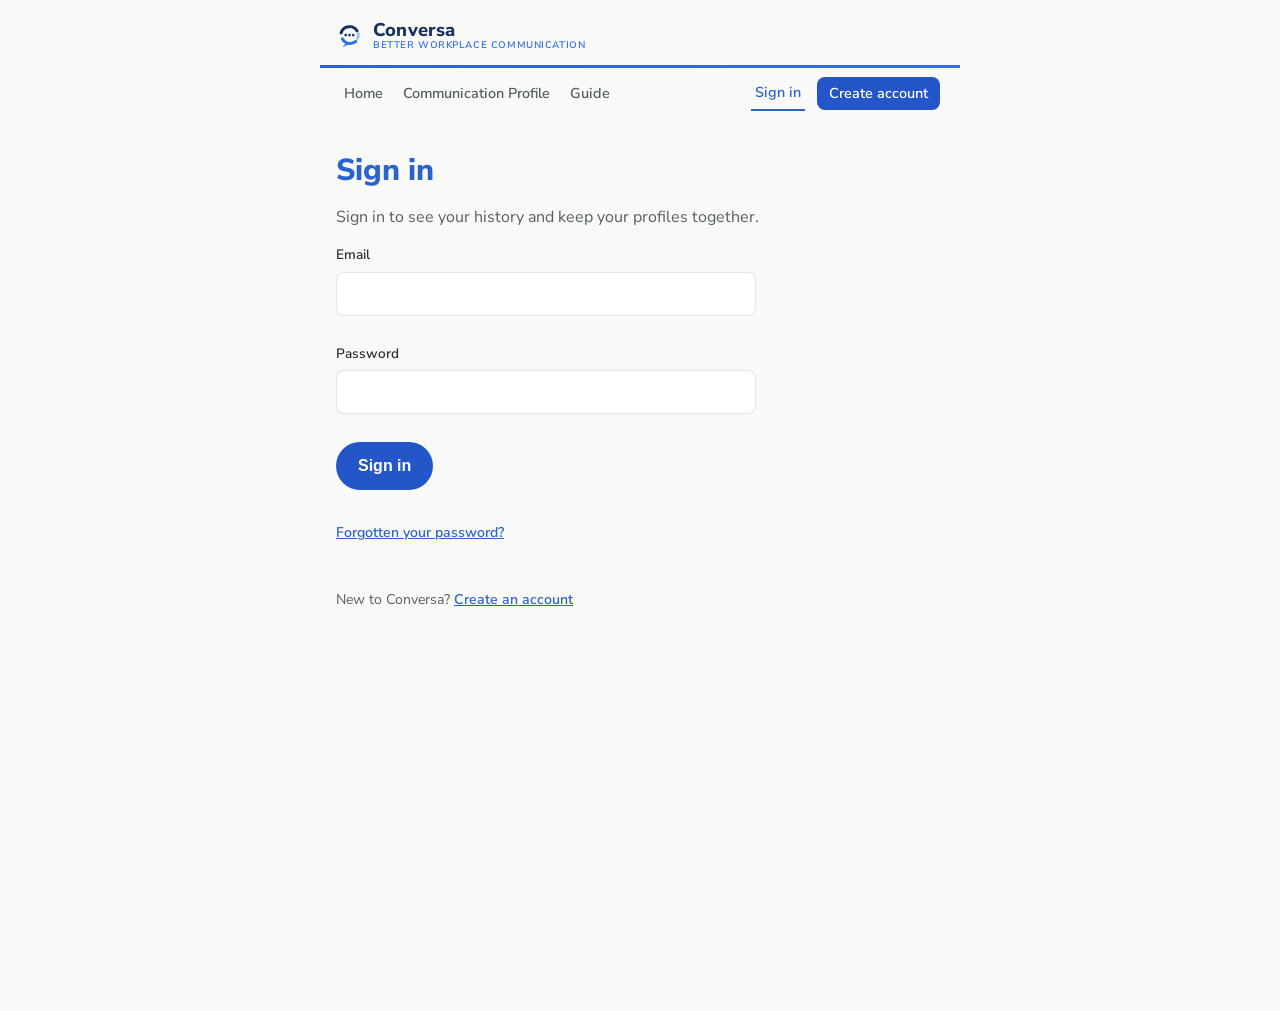
==== account.html @ 9aaae887 "Phase 2 (milestone 1): accounts, auth & organisations foundation Design-first Phase 2 build on a fea" ====
<!doctype html>
<html lang="en">
<head>
  <meta charset="utf-8" />
  <meta name="viewport" content="width=device-width, initial-scale=1, viewport-fit=cover" />
  <title>Conversa — your account</title>
  <link rel="icon" type="image/svg+xml" href="data:image/svg+xml,%3Csvg xmlns='http://www.w3.org/2000/svg' viewBox='0 0 64 64'%3E%3Cpath d='M12,26 A21,21 0 0 1 50,21' fill='none' stroke='%2317305e' stroke-width='7' stroke-linecap='round'/%3E%3Cpath d='M53,28 A21,21 0 0 1 51,39' fill='none' stroke='%23a9c6e8' stroke-width='7' stroke-linecap='round'/%3E%3Cpath d='M47,46 A21,21 0 0 1 15,40' fill='none' stroke='%232f6fe6' stroke-width='7' stroke-linecap='round'/%3E%3Cpath d='M24,50 L15,60 L31,52 Z' fill='%232f6fe6'/%3E%3Ccircle cx='23' cy='31' r='3.1' fill='%2317305e'/%3E%3Ccircle cx='32' cy='31' r='3.1' fill='%2317305e'/%3E%3Ccircle cx='41' cy='31' r='3.1' fill='%2317305e'/%3E%3C/svg%3E" />
  <meta name="robots" content="noindex, nofollow" />
  <link rel="preconnect" href="https://fonts.googleapis.com" />
  <link rel="preconnect" href="https://fonts.gstatic.com" crossorigin />
  <link
    href="https://fonts.googleapis.com/css2?family=Nunito+Sans:ital,wght@0,400;0,600;0,700;0,800;0,900;1,400&display=swap"
    rel="stylesheet"
  />
  <link rel="stylesheet" href="css/styles.css" />
</head>
<body>
  <header class="mvs-brand-header">
    <a href="index.html" class="mvs-brand-link" aria-label="Back to home">
      <svg class="mvs-brand-mark" viewBox="0 0 64 64" xmlns="http://www.w3.org/2000/svg" role="img" aria-label="Conversa logo">
        <path class="cv-arc cv-arc--navy" stroke-width="7" d="M12,26 A21,21 0 0 1 50,21" />
        <path class="cv-arc cv-arc--light" stroke-width="7" d="M53,28 A21,21 0 0 1 51,39" />
        <path class="cv-arc cv-arc--blue" stroke-width="7" d="M47,46 A21,21 0 0 1 15,40" />
        <path class="cv-tail" d="M24,50 L15,60 L31,52 Z" />
        <circle class="cv-dot" cx="23" cy="31" r="3.1" />
        <circle class="cv-dot" cx="32" cy="31" r="3.1" />
        <circle class="cv-dot" cx="41" cy="31" r="3.1" />
      </svg>
      <div class="mvs-brand-word"><strong>Conversa</strong><span>Better workplace communication</span></div>
    </a>
  </header>
  <div id="mvs-nav-slot"></div>
  <main id="app" class="mvs-app" aria-live="polite"></main>

  <script src="js/content.js"></script>
  <script src="js/supabaseClient.js"></script>
  <script src="js/auth.js"></script>
  <script src="js/nav.js"></script>
  <script src="js/account.js"></script>
</body>
</html>
---- css/styles.css ----
/* -------------------------------------------------------------------
   styles.css
   Mobile-first styles. CSS custom properties follow the role-based
   token approach from the dataviz palette (surface / ink / categorical
   slots), so light + dark mode only differ in the :root variable
   block below, never in component rules.
   ------------------------------------------------------------------- */

:root {
  --surface-page: #f9f9f7;
  --surface-card: #ffffff;
  --text-primary: #2a2f33; /* Primary text — neutral slate */
  --text-secondary: #555f66; /* Secondary text — neutral slate */
  --text-muted: #82898f;
  --border-hairline: rgba(42, 47, 51, 0.12);
  --gridline: #e2e8f0;

  --accent: #2456c9; /* Royal blue (from the Conversa logo) — solid buttons (good contrast w/ white text) */
  --accent-soft: #2a63cf; /* Blue — borders, links, progress fill */
  --accent-light: #bcd6ef; /* Light blue — subtle tints, hover backgrounds */
  --accent-deep: #17305e; /* Deep navy (logo) — bold brand panels (e.g. the home page hero band), always paired with light/white text */
  --accent-contrast: #ffffff;
  --brand-secondary: #2f6fe6; /* Vivid logo blue — taglines, header accent line, gradient */

  /* Conversa logo mark colours — theme-aware so the navy/blue/light-blue
     speech-bubble mark reads on both the light card and the dark card. */
  --mark-dark: #17305e; /* navy arc + dots */
  --mark-blue: #2f6fe6; /* royal-blue arc + chat tail */
  --mark-light: #a9c6e8; /* light-blue accent arc */

  /* Tool-tile icon colours — a neutral navy→blue ramp (deep → medium →
     bright) for the three solo/team/blind-spot tools, ranked darkest-first
     to match their order of prominence on the home page, plus a teal for
     the communication guide, which is deliberately styled apart from the
     other three. Fixed hex values rather than var(--accent-soft) etc. on
     purpose: those tokens shift slightly in dark mode for on-page
     text/link contrast, but these sit inside solid colour circles and
     should stay constant in both themes. */
  --tool-reflection: #17305e; /* Deep navy — the featured/primary tool */
  --tool-team: #2456c9; /* Corporate blue */
  --tool-blindspot: #2f6fe6; /* Bright blue */
  --tool-guide: #2c7a7b; /* Teal, for contrast with the white icon strokes and to set the guide apart */

  /* Chart series colours are a separate, deliberately validated system
     (contrast + colour-vision-deficiency checked for the Drive /
     Connection / Clarity charts) — kept independent of the brand accent
     colours above so the data encoding stays legible. Amber / purple /
     teal: a triad chosen so each pair differs in both hue and lightness
     (rather than relying on hue alone), which keeps them distinguishable
     under the common forms of colour-vision deficiency, and confirmed
     >=4.5:1 contrast against white (light values) and the app's dark
     surface (dark values) — see README.md for the checked figures. */
  --series-drive: #8a5300;
  --series-connection: #6b3fa0;
  --series-clarity: #0f7a6c;

  --radius-md: 12px;
  --radius-sm: 8px;
  --max-width: 640px;
}

@media (prefers-color-scheme: dark) {
  :root {
    --surface-page: #14181d;
    --surface-card: #1e242c;
    --text-primary: #ffffff;
    --text-secondary: #cbd3dc;
    --text-muted: #97a0aa;
    --border-hairline: rgba(255, 255, 255, 0.12);
    --gridline: #2a303a;

    --accent: #2f6fe6;
    --accent-soft: #7fb0e0;
    --accent-light: #3a5570;
    --accent-deep: #17305e;
    --accent-contrast: #ffffff;
    --brand-secondary: #63b3ed;

    /* Mark colours flip lighter on the dark card so the navy arc/dots
       don't disappear; hero override still forces pure white on navy. */
    --mark-dark: #dbe7f7;
    --mark-blue: #6aa6f0;
    --mark-light: #4a6b8a;

    --series-drive: #e3a640;
    --series-connection: #c4a3ec;
    --series-clarity: #4fd1c5;
  }
}

* {
  box-sizing: border-box;
}

html,
body {
  margin: 0;
  padding: 0;
}

body {
  font-family: "Nunito Sans", system-ui, -apple-system, "Segoe UI", Calibri, sans-serif;
  background: var(--surface-page);
  color: var(--text-primary);
  line-height: 1.5;
  -webkit-font-smoothing: antialiased;
}

.mvs-app {
  max-width: var(--max-width);
  margin: 0 auto;
  padding: 20px 16px 48px;
  min-height: 100vh;
}

/* Brand header (logo + wordmark) ------------------------------------------- */

.mvs-brand-header {
  max-width: var(--max-width);
  margin: 0 auto;
  padding: 20px 16px 14px;
  border-bottom: 3px solid;
  border-image: linear-gradient(90deg, var(--accent-soft), var(--brand-secondary)) 1;
}

/* The logo + wordmark are a link back to the home page on every screen
   except the home page itself — reproduces the same flex layout the
   header used to apply directly, now on the link that wraps it. */
.mvs-brand-link {
  display: flex;
  align-items: center;
  gap: 10px;
  text-decoration: none;
  color: inherit;
  width: fit-content;
  transition: opacity 0.15s ease;
}

.mvs-brand-link:hover,
.mvs-brand-link:focus-visible {
  opacity: 0.72;
}

.mvs-brand-header .mvs-brand-mark {
  width: 27px;
  height: auto;
  flex-shrink: 0;
}

/* The Conversa logo mark: a two-tone speech-bubble ring (a navy arc over
   the top, a light-blue accent arc on the right, and a royal-blue arc
   sweeping the bottom into a chat tail) around three dots. Colours come
   from the theme-aware --mark-* tokens so the mark stays legible in both
   light and dark mode; the arcs and dots use `currentColor`-free tokens
   rather than page text colour so they always read as the brand. */
.cv-arc {
  fill: none;
  stroke-linecap: round;
}
.cv-arc--navy {
  stroke: var(--mark-dark);
}
.cv-arc--blue {
  stroke: var(--mark-blue);
}
.cv-arc--light {
  stroke: var(--mark-light);
}
.cv-tail {
  fill: var(--mark-blue);
}
.cv-dot {
  fill: var(--mark-dark);
}

/* On the home page's dark hero band the mark is always white, regardless
   of the app's light/dark theme — the same "fixed tone on a fixed-colour
   surface" approach already used for the hero band's other text, since
   that panel never itself changes colour between themes. */
.mvs-hero-logo .cv-arc {
  stroke: #ffffff;
}
.mvs-hero-logo .cv-tail,
.mvs-hero-logo .cv-dot {
  fill: #ffffff;
}

.mvs-brand-header .mvs-brand-word {
  display: flex;
  flex-direction: column;
  line-height: 1.1;
}

.mvs-brand-header .mvs-brand-word strong {
  font-size: 1.15rem;
  font-weight: 800;
  color: var(--mark-dark);
  letter-spacing: 0.01em;
}

.mvs-brand-header .mvs-brand-word span {
  font-size: 0.6rem;
  font-weight: 600;
  text-transform: uppercase;
  letter-spacing: 0.06em;
  color: var(--brand-secondary);
}

/* Home hero band ------------------------------------------------------
   A bold deep-navy panel with a lighter blue rounded-corner shape
   overlapping it, white logo lockup on top. Used only on the home page —
   the "cover" of this little app — while every working screen inside
   keeps a plain, functional header for readability and print. ---------- */

.mvs-hero-band {
  position: relative;
  overflow: hidden;
  background: var(--accent-deep);
  border-radius: 0 0 28px 28px;
  padding: 24px 16px 32px;
}

.mvs-hero-shape {
  position: absolute;
  top: -30%;
  right: -18%;
  width: 65%;
  height: 160%;
  background: var(--accent-light);
  opacity: 0.5;
  border-radius: 140px 0 0 0;
  pointer-events: none;
}

.mvs-hero-content {
  position: relative;
  max-width: var(--max-width);
  margin: 0 auto;
}

.mvs-hero-logo {
  width: 66px;
  height: auto;
  display: block;
  margin-bottom: 10px;
}

.mvs-hero-word {
  display: flex;
  flex-direction: column;
  line-height: 1.1;
  margin-bottom: 18px;
}

.mvs-hero-word strong {
  font-size: 1.15rem;
  font-weight: 800;
  color: #ffffff;
  letter-spacing: 0.01em;
}

.mvs-hero-word span {
  font-size: 0.6rem;
  font-weight: 600;
  text-transform: uppercase;
  letter-spacing: 0.06em;
  /* Fixed light blue — the hero band is always the dark navy panel in
     both themes, so this tagline needs a light tone to stay legible on it
     (the on-white/on-card --brand-secondary tone would be too dark here). */
  color: #90cdf4;
}

.mvs-hero-eyebrow {
  text-transform: uppercase;
  letter-spacing: 0.08em;
  font-size: 0.72rem;
  font-weight: 700;
  color: rgba(255, 255, 255, 0.75);
  margin: 0 0 6px 0;
}

.mvs-hero-title {
  color: #ffffff;
  font-size: 1.7rem;
  font-weight: 800;
  margin: 0 0 10px 0;
}

.mvs-hero-lead {
  color: rgba(255, 255, 255, 0.9);
  font-size: 1rem;
  margin: 0;
  max-width: 46ch;
}

/* Admin entry point — a small, deliberately low-key pill in the top
   corner of the hero band, not a main tile. It's still only a soft
   deterrent (see CONTENT.admin's notes in content.js), so this is about
   tidy placement, not implying real access control. */
.mvs-hero-admin-link {
  position: absolute;
  top: 14px;
  right: 14px;
  z-index: 2;
  display: inline-flex;
  align-items: center;
  gap: 5px;
  padding: 5px 12px 5px 10px;
  border-radius: 999px;
  background: rgba(255, 255, 255, 0.14);
  border: 1px solid rgba(255, 255, 255, 0.4);
  color: #ffffff;
  font-size: 0.72rem;
  font-weight: 700;
  letter-spacing: 0.01em;
  text-decoration: none;
  transition: background 0.15s ease, border-color 0.15s ease;
}

.mvs-hero-admin-link:hover {
  background: rgba(255, 255, 255, 0.26);
  border-color: rgba(255, 255, 255, 0.6);
}

.mvs-screen {
  display: flex;
  flex-direction: column;
  gap: 16px;
  animation: mvs-fade-in 0.2s ease-out;
}

@keyframes mvs-fade-in {
  from {
    opacity: 0;
    transform: translateY(4px);
  }
  to {
    opacity: 1;
    transform: translateY(0);
  }
}

h1 {
  font-size: 1.5rem;
  line-height: 1.25;
  margin: 0;
  color: var(--accent-soft);
  font-weight: 800;
}

h2 {
  font-size: 1.1rem;
  margin: 0;
}

.mvs-eyebrow {
  text-transform: uppercase;
  letter-spacing: 0.08em;
  font-size: 0.72rem;
  font-weight: 600;
  color: var(--text-muted);
  margin: 0;
}

.mvs-lead {
  color: var(--text-secondary);
  margin: 0;
  font-size: 1rem;
}

.mvs-meta-line {
  color: var(--text-muted);
  font-size: 0.85rem;
  margin: 0;
}

/* Any inline text link inside ordinary copy (e.g. "Looking for the team
   overlay or blind-spot exercise instead?") should read as part of this
   app's own brand palette, not the browser's default link colours, which
   clash against the app's blue theme everywhere else on the page. */
.mvs-meta-line a {
  color: var(--accent-soft);
  font-weight: 700;
}

.mvs-meta-line a:visited {
  color: var(--accent-soft);
}

.mvs-callout {
  background: var(--surface-card);
  border: 1px solid var(--border-hairline);
  border-left: 4px solid var(--accent-soft);
  border-radius: var(--radius-sm);
  padding: 14px 16px;
}

.mvs-callout p {
  margin: 0;
  color: var(--text-secondary);
  font-size: 0.9rem;
}

/* Quick-reference tags (overuse arrows, comms focus/avoid) ----------- */

.mvs-arrow-row {
  display: flex;
  flex-wrap: wrap;
  gap: 8px;
}

.mvs-arrow-tag {
  display: inline-block;
  background: var(--surface-card);
  border: 1px solid var(--border-hairline);
  border-radius: 999px;
  padding: 6px 14px;
  font-size: 0.85rem;
  color: var(--text-secondary);
}

.mvs-arrow-tag strong {
  color: var(--text-primary);
}

.mvs-quick-reference {
  background: var(--surface-card);
  border: 1px solid var(--border-hairline);
  border-left: 4px solid var(--brand-secondary);
  border-radius: var(--radius-sm);
  padding: 14px 16px;
}

.mvs-quick-reference p {
  margin: 0 0 6px 0;
  color: var(--text-secondary);
  font-size: 0.9rem;
}

.mvs-quick-reference p:last-child {
  margin-bottom: 0;
}

/* Team takeaways (team overlay auto-generated observations) --------- */

.mvs-analysis-list li {
  color: var(--text-secondary);
}

/* Horizontal-scroll wrapper for wide tables (submissions table on both
   admin.html and the team overlay's roster) — lets the table itself stay
   readable-width instead of squeezing to fit a narrow screen. */
.mvs-matrix-scroll {
  overflow-x: auto;
}

/* Submissions / roster table (admin "all submissions" and the team
   overlay's "who's in the room" roster share this one style) --------- */

.mvs-submissions-table {
  width: 100%;
  min-width: 640px;
  border-collapse: collapse;
}

.mvs-submissions-table th,
.mvs-submissions-table td {
  border: 1px solid var(--border-hairline);
  padding: 8px 10px;
  text-align: left;
  font-size: 0.85rem;
}

.mvs-submissions-table th {
  background: var(--surface-card);
  color: var(--text-primary);
  font-size: 0.78rem;
}

.mvs-submissions-table tbody tr:nth-child(even) {
  background: var(--surface-card);
}

/* "Working with different results" guide (solo results page) -------- */

.mvs-wwd-grid {
  display: grid;
  grid-template-columns: 1fr;
  gap: 12px;
}

@media (min-width: 560px) {
  .mvs-wwd-grid {
    grid-template-columns: 1fr 1fr;
  }
}

.mvs-wwd-card {
  background: var(--surface-card);
  border: 1px solid var(--border-hairline);
  border-radius: var(--radius-md);
  padding: 14px 16px;
}

.mvs-wwd-swatch {
  width: 100%;
  height: 5px;
  border-radius: 999px;
  margin-bottom: 10px;
}

.mvs-wwd-swatch--drive {
  background: var(--series-drive);
}
.mvs-wwd-swatch--connection {
  background: var(--series-connection);
}
.mvs-wwd-swatch--clarity {
  background: var(--series-clarity);
}
.mvs-wwd-swatch--drive_connection {
  background: linear-gradient(90deg, var(--series-drive), var(--series-connection));
}
.mvs-wwd-swatch--drive_clarity {
  background: linear-gradient(90deg, var(--series-drive), var(--series-clarity));
}
.mvs-wwd-swatch--connection_clarity {
  background: linear-gradient(90deg, var(--series-connection), var(--series-clarity));
}
.mvs-wwd-swatch--balanced {
  background: linear-gradient(90deg, var(--series-drive), var(--series-connection), var(--series-clarity));
}

.mvs-wwd-card h3 {
  margin: 0 0 4px 0;
  font-size: 0.98rem;
}

.mvs-wwd-tagline {
  margin: 0 0 8px 0;
  font-size: 0.85rem;
  font-style: italic;
  color: var(--text-muted);
}

.mvs-wwd-card .mvs-list {
  margin: 0;
  font-size: 0.87rem;
}

/* Communication guide ("Working with other colours") ---------------- */

.mvs-method-block {
  background: var(--surface-card);
  border: 1px solid var(--border-hairline);
  border-radius: var(--radius-md);
  padding: 16px;
  margin-bottom: 14px;
}

.mvs-method-block:last-child {
  margin-bottom: 0;
}

.mvs-method-block h3 {
  margin: 0 0 4px 0;
  font-size: 1rem;
  color: var(--accent-soft);
}

.mvs-type-grid {
  display: flex;
  flex-direction: column;
  gap: 8px;
  margin-top: 10px;
}

@media (min-width: 560px) {
  .mvs-type-grid {
    display: grid;
    grid-template-columns: 1fr 1fr;
  }
}

.mvs-type-btn {
  display: flex;
  flex-direction: column;
  align-items: flex-start;
  gap: 4px;
  text-align: left;
  background: var(--surface-page);
  border: 1px solid var(--border-hairline);
  border-radius: var(--radius-sm);
  padding: 10px 12px;
  font-family: inherit;
  cursor: pointer;
  transition: border-color 0.15s ease;
}

.mvs-type-btn:hover {
  border-color: var(--accent-soft);
}

.mvs-type-btn .mvs-wwd-swatch {
  width: 100%;
}

.mvs-type-btn-label {
  font-weight: 700;
  font-size: 0.92rem;
  color: var(--text-primary);
}

.mvs-type-btn-tagline {
  font-size: 0.8rem;
  color: var(--text-secondary);
}

.mvs-commguide-field-label {
  margin: 10px 0 2px 0;
  font-size: 0.7rem;
  font-weight: 700;
  text-transform: uppercase;
  letter-spacing: 0.04em;
  color: var(--text-muted);
}

.mvs-commguide-card .mvs-commguide-field-label:first-of-type {
  margin-top: 4px;
}

.mvs-commguide-text {
  margin: 0;
  font-size: 0.87rem;
  color: var(--text-secondary);
}

.mvs-commguide-reminder {
  margin: 12px 0 0 0;
  padding-top: 10px;
  border-top: 1px dashed var(--border-hairline);
  font-size: 0.87rem;
  font-style: italic;
  color: var(--text-primary);
}

/* Buttons ----------------------------------------------------------- */

.mvs-btn {
  appearance: none;
  border: none;
  border-radius: 999px;
  padding: 14px 22px;
  font-size: 1rem;
  font-weight: 600;
  cursor: pointer;
  min-height: 48px;
  transition: opacity 0.15s ease, transform 0.05s ease;
}

.mvs-btn:active {
  transform: scale(0.98);
}

.mvs-btn:disabled {
  opacity: 0.45;
  cursor: not-allowed;
}

.mvs-btn--primary {
  background: var(--accent);
  color: var(--accent-contrast);
}

.mvs-btn--primary:hover:not(:disabled) {
  opacity: 0.92;
}

.mvs-btn--ghost {
  background: transparent;
  color: var(--text-primary);
  border: 1px solid var(--border-hairline);
}

.mvs-btn--small {
  padding: 6px 14px;
  min-height: 32px;
  font-size: 0.85rem;
}

.mvs-btn--danger {
  color: #b3261e;
  border-color: #b3261e;
}

.mvs-btn-row {
  display: flex;
  flex-direction: column;
  gap: 10px;
}

@media (min-width: 480px) {
  .mvs-btn-row {
    flex-direction: row;
  }
  .mvs-btn-row .mvs-btn {
    flex: 1;
  }
}

/* Forms / checkboxes -------------------------------------------------- */

.mvs-checkbox-row {
  display: flex;
  align-items: flex-start;
  gap: 10px;
  font-size: 0.9rem;
  color: var(--text-secondary);
  cursor: pointer;
}

.mvs-checkbox-row input[type="checkbox"] {
  margin-top: 3px;
  width: 18px;
  height: 18px;
  flex-shrink: 0;
  accent-color: var(--accent);
}

.mvs-field-label {
  display: block;
  font-size: 0.85rem;
  font-weight: 600;
  margin-bottom: 6px;
}

.mvs-text-input {
  width: 100%;
  padding: 12px 14px;
  font-size: 1rem;
  border-radius: var(--radius-sm);
  border: 1px solid var(--border-hairline);
  background: var(--surface-card);
  color: var(--text-primary);
  margin-bottom: 14px;
}

.mvs-text-input:focus-visible {
  outline: 2px solid var(--accent);
  outline-offset: 1px;
}

.mvs-note {
  font-size: 0.85rem;
  color: var(--text-secondary);
}

#mvs-name-form {
  display: flex;
  flex-direction: column;
  gap: 12px;
}

/* Lists --------------------------------------------------------------- */

.mvs-list {
  margin: 0;
  padding-left: 20px;
  color: var(--text-secondary);
  display: flex;
  flex-direction: column;
  gap: 8px;
}

.mvs-list li {
  font-size: 0.95rem;
}

/* Progress bar ---------------------------------------------------------- */

.mvs-progress-wrap {
  display: flex;
  flex-direction: column;
  gap: 6px;
}

.mvs-progress-track {
  height: 6px;
  background: var(--gridline);
  border-radius: 999px;
  overflow: hidden;
}

.mvs-progress-fill {
  height: 100%;
  background: var(--accent-soft);
  border-radius: 999px;
  transition: width 0.25s ease;
}

.mvs-progress-label {
  margin: 0;
  font-size: 0.8rem;
  color: var(--text-muted);
}

/* Question options ------------------------------------------------------ */

.mvs-question-prompt {
  font-size: 1.15rem;
  line-height: 1.35;
}

.mvs-options {
  display: flex;
  flex-direction: column;
  gap: 10px;
}

.mvs-option-btn {
  display: flex;
  align-items: flex-start;
  gap: 12px;
  text-align: left;
  width: 100%;
  padding: 14px;
  border-radius: var(--radius-md);
  border: 1px solid var(--border-hairline);
  background: var(--surface-card);
  color: var(--text-primary);
  font-size: 0.98rem;
  cursor: pointer;
  min-height: 56px;
  transition: border-color 0.15s ease, background 0.15s ease;
}

.mvs-option-btn:hover {
  border-color: var(--accent-soft);
}

.mvs-option-btn:active {
  background: var(--gridline);
}

.mvs-option-letter {
  flex-shrink: 0;
  width: 26px;
  height: 26px;
  border-radius: 50%;
  border: 1px solid var(--border-hairline);
  display: flex;
  align-items: center;
  justify-content: center;
  font-size: 0.8rem;
  font-weight: 700;
  color: var(--text-muted);
}

.mvs-option-text {
  padding-top: 3px;
}

/* Pressure Profile: ranked-choice options -------------------------------- */

@keyframes mvsFadeInUp {
  from {
    opacity: 0;
    transform: translateY(6px);
  }
  to {
    opacity: 1;
    transform: translateY(0);
  }
}

@keyframes mvsBadgePop {
  from {
    opacity: 0;
    transform: scale(0.8);
  }
  to {
    opacity: 1;
    transform: scale(1);
  }
}

/* Whole question card fades/slides in on every question change — the
   same DOM gets fully rebuilt each time (no framework diffing here), so
   without this the switch between questions reads as an abrupt "jump"
   rather than a step forward. */
.mvs-screen--pressure-question {
  animation: mvsFadeInUp 0.25s ease both;
}

.mvs-pressure-options {
  display: flex;
  flex-direction: column;
  gap: 10px;
}

.mvs-pressure-option-btn {
  display: flex;
  flex-direction: column;
  align-items: flex-start;
  text-align: left;
  width: 100%;
  padding: 14px;
  border-radius: var(--radius-md);
  border: 1px solid var(--border-hairline);
  background: var(--surface-card);
  color: var(--text-primary);
  font-size: 0.98rem;
  cursor: pointer;
  min-height: 56px;
  transition: border-color 0.2s ease, background 0.2s ease, opacity 0.2s ease;
}

.mvs-pressure-option-btn:hover:not(:disabled) {
  border-color: var(--accent-soft);
}

.mvs-pressure-option-btn:disabled {
  cursor: default;
}

.mvs-pressure-option-btn--ranked {
  border-color: var(--accent);
  background: var(--surface-card);
  opacity: 0.85;
}

/* Always present, whether or not this option is currently ranked, at a
   fixed height -- so dropping a badge into it never changes the button's
   own height (which used to shove every button below it down the page
   the instant you tapped one). See applyRankState() in pressure.js. */
.mvs-pressure-rank-badge-slot {
  display: flex;
  align-items: center;
  min-height: 24px;
  margin-bottom: 2px;
}

.mvs-pressure-rank-badge {
  flex-shrink: 0;
  padding: 3px 10px;
  border-radius: 999px;
  background: var(--accent);
  color: var(--accent-contrast);
  font-size: 0.72rem;
  font-weight: 700;
  white-space: nowrap;
  animation: mvsBadgePop 0.2s ease both;
}

/* The third response completes itself once the other two are ranked —
   a small delay before it pops in (rather than appearing in the exact
   same instant as the 2nd tap) reads as "the system just filled this
   in" rather than an unexplained double-change happening at once. */
.mvs-pressure-rank-badge--auto {
  animation-delay: 0.15s;
}

.mvs-pressure-offer {
  background: var(--surface-card);
  border: 1px solid var(--border-hairline);
  border-left: 4px solid var(--accent);
  border-radius: var(--radius-md);
  padding: 18px 16px;
  margin: 20px 0;
}

.mvs-pressure-offer-eyebrow {
  margin: 0 0 4px;
  font-size: 0.72rem;
  font-weight: 700;
  text-transform: uppercase;
  letter-spacing: 0.06em;
  color: var(--accent);
}

.mvs-pressure-offer-skip {
  color: var(--text-muted);
}

/* Results ---------------------------------------------------------------- */

.mvs-result-summary-grid {
  display: grid;
  grid-template-columns: 1fr 1fr;
  gap: 10px;
}

.mvs-result-summary-card {
  background: var(--surface-card);
  border: 1px solid var(--border-hairline);
  border-radius: var(--radius-md);
  padding: 12px 14px;
}

.mvs-result-summary-card--wide {
  grid-column: 1 / -1;
}

.mvs-summary-label {
  margin: 0 0 4px;
  font-size: 0.72rem;
  text-transform: uppercase;
  letter-spacing: 0.06em;
  color: var(--text-muted);
}

.mvs-summary-value {
  margin: 0;
  font-size: 1.05rem;
  font-weight: 700;
}

/* Admin usage summary ------------------------------------------------------ */

.mvs-usage-tiles {
  grid-template-columns: repeat(auto-fit, minmax(120px, 1fr));
}

.mvs-usage-tiles .mvs-summary-value {
  font-size: 1.6rem;
  color: var(--accent-soft);
}

.mvs-usage-charts {
  display: grid;
  grid-template-columns: 1fr;
  gap: 18px;
  margin-top: 16px;
}

@media (min-width: 560px) {
  .mvs-usage-charts {
    grid-template-columns: 1fr 1fr;
  }
}

.mvs-usage-chart-title {
  margin: 0 0 10px;
  font-size: 0.9rem;
  font-weight: 700;
}

.mvs-usage-bar-row {
  display: flex;
  align-items: center;
  gap: 10px;
  margin: 5px 0;
}

.mvs-usage-bar-label {
  flex: 0 0 76px;
  font-size: 0.78rem;
  color: var(--text-secondary);
  text-align: right;
}

.mvs-usage-bar-track {
  flex: 1 1 auto;
  height: 14px;
  background: var(--gridline);
  border-radius: 7px;
  overflow: hidden;
}

.mvs-usage-bar-fill {
  display: block;
  height: 100%;
  min-width: 2px;
  border-radius: 7px;
}

.mvs-usage-bar-count {
  flex: 0 0 30px;
  font-size: 0.8rem;
  font-weight: 700;
  text-align: right;
}

.mvs-section {
  border-top: 1px solid var(--gridline);
  padding-top: 16px;
}

.mvs-section-title {
  margin-bottom: 10px;
}

/* Smaller heading for a sub-part of a section (e.g. "How the group
   breaks down" / "Who's in the room" within the team overlay's
   takeaways) — a step down from .mvs-section-title, not a new top-level
   section of its own. */
.mvs-subheading {
  font-size: 0.92rem;
  font-weight: 700;
  color: var(--text-primary);
  margin: 18px 0 8px;
}

.mvs-interpretation {
  font-size: 1rem;
  color: var(--text-primary);
  margin: 0;
}

.mvs-footer-note {
  font-size: 0.8rem;
  color: var(--text-muted);
  font-style: italic;
}

.mvs-btn-row--results {
  margin-top: 4px;
}

/* Chart ------------------------------------------------------------------- */

.mvs-triangle-wrap {
  display: flex;
  justify-content: center;
  margin-bottom: 18px;
}

.mvs-triangle {
  width: 100%;
  max-width: 320px;
  height: auto;
}

/* The triangle's fill now comes from the colour wash drawn in chart.js
   (drawTriangleColorWash) — this is stroke-only, an outer border for
   the wash rather than its background. */
.mvs-triangle-outline {
  fill: none;
  stroke: rgba(20, 16, 24, 0.35);
  stroke-width: 1.5;
}

/* Fixed, theme-independent tones (not var(--gridline)/var(--text-muted))
   because these sit on top of the colour wash, which is itself always
   light regardless of the app's light/dark theme — see the comment on
   drawTriangleColorWash in chart.js. */
.mvs-triangle-guide {
  fill: none;
  stroke: rgba(255, 255, 255, 0.65);
  stroke-width: 1;
  stroke-dasharray: 3 3;
}

.mvs-triangle-vertex-label {
  font-size: 11px;
  font-weight: 700;
  fill: var(--text-primary);
}

.mvs-triangle-connector {
  stroke: rgba(20, 16, 24, 0.45);
  stroke-width: 1;
  stroke-dasharray: 2 3;
  opacity: 0.8;
}

.mvs-triangle-marker-ring {
  fill: #ffffff;
  stroke: var(--accent);
  stroke-width: 2.5;
}

/* Horizontal score bars — the primary single-person results chart.
   One bar per dimension (not a single stacked 100% bar), each showing
   its own percentage independently, so all three scores are directly
   comparable at a glance without needing a triangle/geometric layout. */
.mvs-scorebars {
  display: flex;
  flex-direction: column;
  gap: 14px;
  margin-bottom: 18px;
}

.mvs-scorebar-row {
  display: flex;
  align-items: center;
  gap: 10px;
}

.mvs-scorebar-label {
  flex: 0 0 108px;
  font-size: 0.88rem;
  font-weight: 700;
  color: var(--text-primary);
}

.mvs-scorebar-track {
  flex: 1 1 auto;
  height: 18px;
  border-radius: 999px;
  background: var(--gridline);
  border: 1px solid var(--border-hairline);
  overflow: hidden;
}

.mvs-scorebar-fill {
  height: 100%;
  border-radius: 999px;
  transition: width 0.25s ease;
}

.mvs-scorebar-value {
  flex: 0 0 46px;
  text-align: right;
  font-size: 0.88rem;
  font-weight: 700;
  color: var(--text-secondary);
}

.mvs-legend {
  display: flex;
  flex-wrap: wrap;
  gap: 12px;
}

.mvs-legend-item {
  display: flex;
  align-items: center;
  gap: 6px;
  font-size: 0.85rem;
  color: var(--text-secondary);
}

.mvs-legend-swatch {
  width: 12px;
  height: 12px;
  border-radius: 3px;
  flex-shrink: 0;
}

/* Wider screens ------------------------------------------------------------- */

@media (min-width: 720px) {
  .mvs-app {
    padding-top: 40px;
  }
  h1 {
    font-size: 1.9rem;
  }
}

/* Overlay chart (many people on one triangle) --------------------------------- */

.mvs-triangle--overlay {
  max-width: 340px;
}

/* Fixed tones from here down (not var(--surface-card)/var(--text-primary)
   etc.): these markers and labels sit over the colour wash, which is
   always light regardless of the app's theme, so a dark-mode "white on
   white background" pairing has to be avoided deliberately. */
.mvs-overlay-marker {
  fill: #ffffff;
  stroke: #14101a;
  stroke-width: 2;
}

.mvs-overlay-marker-label {
  font-size: 9px;
  font-weight: 700;
  fill: #14101a;
}

.mvs-overlay-average-ring {
  fill: none;
  stroke: var(--accent);
  stroke-width: 2.5;
  stroke-dasharray: 4 3;
}

.mvs-overlay-average-label {
  font-size: 9px;
  font-weight: 600;
  fill: rgba(20, 16, 26, 0.75);
}

.mvs-overlay-marker--guess {
  fill: #ffffff;
  stroke: rgba(20, 16, 26, 0.6);
  stroke-width: 1.5;
  stroke-dasharray: 2 2;
}

.mvs-perception-actual-ring {
  fill: none;
  stroke: #14101a;
  stroke-width: 3;
}

/* Single-person results chart — one marker on the triangle. Fixed tones
   (not var(--text-*)) for the same reason as the overlay markers above:
   it sits on the colour wash, which is always light regardless of theme. */
.mvs-triangle--results {
  max-width: 300px;
}

.mvs-results-marker-ring {
  fill: none;
  stroke: #14101a;
  stroke-width: 3;
}

.mvs-results-marker-dot {
  fill: #0b0b0b;
}

/* Priority Shift chart — both the Everyday Priorities position and the
   Priorities Under Pressure position plotted on the same triangle,
   joined by a plain connecting line (deliberately no arrowhead, so the
   line alone doesn't read as "escalation"), and distinguished by marker
   shape (solid circle vs. outlined diamond) as well as position — never
   by colour alone. */
.mvs-triangle--shift {
  max-width: 300px;
}

.mvs-shift-connector-line {
  stroke: rgba(20, 16, 26, 0.55);
  stroke-width: 2;
}

.mvs-shift-marker--everyday {
  fill: #14101a;
}

.mvs-shift-marker--pressure {
  fill: #ffffff;
  stroke: #14101a;
  stroke-width: 2.5;
}

.mvs-shift-legend-swatch {
  width: 14px;
  height: 14px;
  flex-shrink: 0;
  background: #14101a;
  border-radius: 50%;
}

.mvs-shift-legend-swatch--everyday {
  border-radius: 50%;
}

.mvs-shift-legend-swatch--pressure {
  border-radius: 2px;
  transform: rotate(45deg);
  background: #ffffff;
  border: 2.5px solid #14101a;
  width: 10px;
  height: 10px;
}

.mvs-overlay-table {
  width: 100%;
  border-collapse: collapse;
  margin-top: 14px;
  font-size: 0.85rem;
}

.mvs-overlay-table th,
.mvs-overlay-table td {
  text-align: left;
  padding: 8px 6px;
  border-bottom: 1px solid var(--gridline);
  color: var(--text-secondary);
}

.mvs-overlay-table th {
  color: var(--text-muted);
  font-size: 0.72rem;
  text-transform: uppercase;
  letter-spacing: 0.04em;
}

.mvs-overlay-table-average-row td {
  color: var(--text-primary);
  font-weight: 600;
}

.mvs-overlay-table-badge {
  display: inline-block;
  min-width: 22px;
  text-align: center;
  border-radius: 999px;
  border: 1px solid var(--border-hairline);
  font-size: 0.7rem;
  font-weight: 700;
  padding: 1px 4px;
  margin-right: 4px;
}

/* Interactive triangle (guess input) ------------------------------------------- */

.mvs-triangle--interactive {
  touch-action: none;
  cursor: crosshair;
  max-width: 300px;
}

.mvs-triangle-marker-ring--interactive {
  stroke: var(--accent);
}

.mvs-triangle-hint {
  text-align: center;
  font-size: 0.8rem;
  color: var(--text-muted);
  margin: 8px 0 0;
}

/* File drop zone (team overlay / blind-spot file loading) ------------------------ */

.mvs-dropzone {
  display: flex;
  flex-direction: column;
  align-items: center;
  gap: 8px;
  text-align: center;
  border: 2px dashed var(--border-hairline);
  border-radius: var(--radius-md);
  padding: 24px 16px;
  transition: border-color 0.15s ease, background 0.15s ease;
}

.mvs-dropzone--active {
  border-color: var(--accent);
  background: var(--surface-card);
}

/* Home "about" blocks (what this is / what it's for / what it isn't) ---
   Section titles here deliberately stay the same plain dark colour as
   every .mvs-section-title elsewhere in the app (results, team, guide,
   admin, etc.) rather than a one-off accent tint, so the home page reads
   as part of the same system instead of a specially-decorated cover. --- */

.mvs-about-block--not {
  background: var(--surface-card);
  border: 1px solid var(--border-hairline);
  border-left: 4px solid var(--text-muted);
  border-radius: var(--radius-sm);
  padding: 14px 16px;
}

.mvs-about-block--not .mvs-section-title {
  margin: 0 0 6px 0;
  color: var(--text-muted);
}

/* Home hub — app-tile grid ------------------------------------------
   A clean icon-tile launcher pattern: a colour-coded icon circle, a
   short label, and a one-line hint, on a plain white card — rather than
   a vertical list of longer description cards. --------------- */

.mvs-tool-grid {
  display: grid;
  grid-template-columns: 1fr 1fr;
  gap: 12px;
}

@media (max-width: 400px) {
  .mvs-tool-grid {
    grid-template-columns: 1fr;
  }
}

.mvs-tool-tile {
  display: flex;
  flex-direction: column;
  align-items: center;
  text-align: center;
  gap: 8px;
  text-decoration: none;
  background: var(--surface-card);
  border: 1px solid var(--border-hairline);
  border-radius: var(--radius-md);
  padding: 22px 12px 18px;
  color: var(--text-primary);
  box-shadow: 0 1px 2px rgba(42, 47, 51, 0.06);
  transition: transform 0.15s ease, box-shadow 0.15s ease, border-color 0.15s ease;
}

.mvs-tool-tile:hover {
  transform: translateY(-2px);
  box-shadow: 0 8px 18px rgba(42, 47, 51, 0.14);
  border-color: var(--accent-soft);
}

.mvs-tool-icon {
  width: 56px;
  height: 56px;
  border-radius: 50%;
  display: flex;
  align-items: center;
  justify-content: center;
  flex-shrink: 0;
}

.mvs-tool-icon svg {
  width: 28px;
  height: 28px;
}

.mvs-tool-tile--reflection .mvs-tool-icon {
  background: var(--tool-reflection);
}
.mvs-tool-tile--team .mvs-tool-icon {
  background: var(--tool-team);
}
.mvs-tool-tile--blindspot .mvs-tool-icon {
  background: var(--tool-blindspot);
}

.mvs-tool-tile h3 {
  margin: 0;
  font-size: 0.92rem;
}

.mvs-tool-tile p {
  margin: 0;
  font-size: 0.78rem;
  color: var(--text-secondary);
}

/* Featured tile — solo reflection is the main, most-used tool, so it
   gets a full-width, larger, horizontal treatment above the smaller
   team/blind-spot pair rather than sitting as an equal-sized tile
   alongside them. */
.mvs-tool-tile--featured {
  flex-direction: row;
  text-align: left;
  justify-content: flex-start;
  gap: 16px;
  padding: 20px;
  margin-bottom: 12px;
}

.mvs-tool-tile--featured .mvs-tool-icon {
  width: 68px;
  height: 68px;
}

.mvs-tool-tile--featured .mvs-tool-icon svg {
  width: 34px;
  height: 34px;
}

.mvs-tool-featured-text h3 {
  font-size: 1.05rem;
  margin-bottom: 2px;
}

.mvs-tool-featured-text p {
  font-size: 0.85rem;
}

/* Guide banner — the communication guide is a different kind of thing
   (an anytime reference lookup, not a one-off workflow like the three
   tiles above), so it's deliberately styled apart from the tile grid:
   a full-width horizontal card, a rounded-square icon rather than a
   circle, a small tag label, and a teal accent instead of the navy→blue
   ramp used for the three tools above. */
.mvs-guide-banner {
  display: flex;
  align-items: center;
  gap: 16px;
  text-decoration: none;
  background: var(--surface-card);
  border: 1px solid var(--border-hairline);
  border-left: 4px solid var(--tool-guide);
  border-radius: var(--radius-md);
  padding: 18px 20px;
  margin-top: 14px;
  color: var(--text-primary);
  box-shadow: 0 1px 2px rgba(42, 47, 51, 0.06);
  transition: transform 0.15s ease, box-shadow 0.15s ease;
}

.mvs-guide-banner:hover {
  transform: translateY(-2px);
  box-shadow: 0 8px 18px rgba(42, 47, 51, 0.14);
}

.mvs-guide-banner-icon {
  width: 52px;
  height: 52px;
  border-radius: var(--radius-sm);
  background: var(--tool-guide);
  display: flex;
  align-items: center;
  justify-content: center;
  flex-shrink: 0;
}

.mvs-guide-banner-icon svg {
  width: 26px;
  height: 26px;
}

.mvs-guide-banner-tag {
  display: block;
  text-transform: uppercase;
  letter-spacing: 0.04em;
  font-size: 0.66rem;
  font-weight: 700;
  color: var(--tool-guide);
  margin-bottom: 3px;
}

.mvs-guide-banner-text h3 {
  margin: 0 0 2px 0;
  font-size: 0.98rem;
}

.mvs-guide-banner-text p {
  margin: 0;
  font-size: 0.82rem;
  color: var(--text-secondary);
}

@media (max-width: 480px) {
  .mvs-tool-tile--featured,
  .mvs-guide-banner {
    flex-direction: column;
    text-align: center;
    align-items: center;
  }
}

/* Team / guess forms -------------------------------------------------------------- */

.mvs-code-display {
  font-family: ui-monospace, SFMono-Regular, Menlo, monospace;
  font-size: 1.6rem;
  font-weight: 700;
  letter-spacing: 0.08em;
  background: var(--surface-card);
  border: 1px dashed var(--border-hairline);
  border-radius: var(--radius-md);
  padding: 14px;
  text-align: center;
}

.mvs-share-link {
  word-break: break-all;
  font-size: 0.85rem;
  background: var(--surface-card);
  border: 1px solid var(--border-hairline);
  border-radius: var(--radius-sm);
  padding: 10px 12px;
  color: var(--text-secondary);
}

.mvs-roster-list {
  display: flex;
  flex-direction: column;
  gap: 6px;
}

.mvs-roster-row {
  display: flex;
  align-items: center;
  justify-content: space-between;
  background: var(--surface-card);
  border: 1px solid var(--border-hairline);
  border-radius: var(--radius-sm);
  padding: 8px 12px;
  font-size: 0.9rem;
}

.mvs-roster-status {
  font-size: 0.75rem;
  color: var(--text-muted);
}

.mvs-roster-status--done {
  color: var(--brand-secondary);
  font-weight: 600;
}

.mvs-guess-target-heading {
  font-size: 1.05rem;
  font-weight: 700;
  text-align: center;
}

.mvs-guess-readout {
  display: flex;
  justify-content: center;
  gap: 14px;
  font-size: 0.85rem;
  color: var(--text-secondary);
}

/* Print / PDF export ----------------------------------------------------
 * "Download as PDF" calls window.print() (see exportResultsAsPdf in
 * app.js) rather than rasterising the page with a canvas-based library.
 * That means everything below has to hold up under the browser's own
 * print layout: force a light theme regardless of dark mode, keep
 * colours/borders visible, stop cards and list items splitting across a
 * page break, and hide anything that isn't useful on paper (nav links,
 * buttons, the team-file save step, the export note itself).
 * ------------------------------------------------------------------- */

@media print {
  @page {
    margin: 14mm;
  }

  :root {
    /* Force the light palette for print, even if the system is in dark
       mode — a dark background with light text prints very badly. */
    --surface-page: #ffffff;
    --surface-card: #ffffff;
    --text-primary: #2a2f33;
    --text-secondary: #555f66;
    --text-muted: #6b7278;
    --border-hairline: rgba(42, 47, 51, 0.25);
    --gridline: #dfe3e8;
    --accent: #2456c9;
    --accent-soft: #2a63cf;
    --accent-contrast: #ffffff;
    --brand-secondary: #2456c9;
  }

  * {
    -webkit-print-color-adjust: exact;
    print-color-adjust: exact;
    color-adjust: exact;
  }

  body {
    background: #ffffff;
  }

  .mvs-app {
    max-width: 100%;
  }

  .mvs-brand-header {
    max-width: 100%;
    margin-bottom: 16px;
  }

  /* On screen, wide tables (submissions/roster) scroll sideways if the
     page is narrow (their 640px min-width). Paper has no scrollbar, so
     let them shrink to the printable page width instead. */
  .mvs-matrix-scroll {
    overflow: visible;
  }

  .mvs-submissions-table {
    min-width: 0;
    width: 100%;
  }

  .mvs-submissions-table th,
  .mvs-submissions-table td {
    font-size: 0.72rem;
    padding: 6px 8px;
  }

  /* Not useful on paper: navigation, file pickers, warnings about
     skipped files, the solo results page's team-file save step, the
     guess-entry tool on the blind-spot page, and every "Download as
     PDF" button/note (marked with .mvs-print-hide directly in the
     markup, since which button applies depends on which page/section
     this is). */
  a.mvs-meta-line,
  #mvs-save-file-section,
  .mvs-btn-row--results,
  .mvs-dropzone,
  .mvs-print-hide {
    display: none !important;
  }

  h1,
  h2,
  h3 {
    color: var(--accent) !important;
  }

  /* Keep small, self-contained blocks together rather than letting the
     browser slice a card, a chart or a table row in half across a page
     break. Deliberately NOT applied to the generic .mvs-section class:
     that class is reused for both small subsections (a few lines —
     fine to keep whole) and large outer wrappers on the team/guess
     pages that hold many people's charts (far taller than one page —
     forcing those whole risks pushing the entire block to the next
     page and leaving a blank gap behind it). Letting a big wrapper
     break normally, while its own smaller pieces below stay intact, is
     ordinary, expected pagination — not the "sliced mid-sentence" bug
     this replaced. */
  .mvs-result-summary-grid,
  .mvs-result-summary-card,
  .mvs-triangle-wrap,
  #mvs-chart-container,
  #mvs-overlay-chart,
  .mvs-callout,
  .mvs-quick-reference,
  .mvs-arrow-row,
  .mvs-wwd-card,
  .mvs-overlay-table tr,
  .mvs-submissions-table tr,
  .mvs-list li,
  /* Each person's actual-vs-guesses block on the blind-spot reveal
     (built dynamically in guess.js) is small enough to keep whole. */
  #mvs-reveal-output section {
    break-inside: avoid;
    page-break-inside: avoid;
  }

  /* CSS Grid does not reliably fragment across print page breaks in
     Chromium: when a grid row doesn't fully fit at the bottom of a
     page, the browser can clip it out entirely instead of flowing it
     onto the next page (this is how the "working with different
     results" hub card was going missing from the PDF — it simply fell
     in whichever row landed on a page boundary). Plain block flow
     reflows across pages normally, so force these two grids back to
     block for print; break-inside:avoid above still keeps each
     individual card intact. */
  .mvs-wwd-grid,
  .mvs-result-summary-grid {
    display: block;
  }

  .mvs-wwd-card,
  .mvs-result-summary-card {
    margin-bottom: 12px;
  }

  .mvs-section {
    border-top-color: var(--gridline);
  }

  /* Don't strand a heading alone at the bottom of a page, separated
     from the content it introduces. */
  .mvs-section-title,
  h1,
  h2,
  h3 {
    break-after: avoid-page;
  }
}

/* -------------------------------------------------------------------
   Phase 2 — accounts & organisations UI
   Uses the shared theme tokens above, so light + dark both work with no
   per-theme rules here (same approach as the rest of this stylesheet).
   ------------------------------------------------------------------- */

/* Navigation row (under the brand header) */
.mvs-nav {
  display: flex;
  flex-wrap: wrap;
  gap: 8px 14px;
  align-items: center;
  justify-content: space-between;
  max-width: var(--max-width);
  margin: 0 auto;
  padding: 8px 20px 0;
}
.mvs-nav-left,
.mvs-nav-right {
  display: flex;
  flex-wrap: wrap;
  gap: 6px 12px;
  align-items: center;
}
.mvs-nav-link {
  font-size: 0.9rem;
  font-weight: 600;
  color: var(--text-secondary);
  text-decoration: none;
  padding: 6px 4px;
  border: none;
  background: none;
  cursor: pointer;
  font-family: inherit;
}
.mvs-nav-link:hover {
  color: var(--accent-soft);
}
.mvs-nav-link.is-active {
  color: var(--accent-soft);
  border-bottom: 2px solid var(--accent-soft);
}
.mvs-nav-link--cta {
  color: var(--accent-contrast);
  background: var(--accent);
  border-radius: var(--radius-sm);
  padding: 6px 12px;
}
.mvs-nav-link--cta:hover {
  color: var(--accent-contrast);
  background: var(--accent-deep);
}
.mvs-nav-who {
  font-size: 0.78rem;
  color: var(--text-muted);
  max-width: 160px;
  overflow: hidden;
  text-overflow: ellipsis;
  white-space: nowrap;
}

/* Auth + account forms */
.mvs-auth-form {
  display: block;
  max-width: 420px;
}
.mvs-form-row {
  margin-bottom: 14px;
}
.mvs-form-row .mvs-text-input {
  width: 100%;
  box-sizing: border-box;
}
.mvs-field-hint {
  font-size: 0.8rem;
  color: var(--text-muted);
  margin: 4px 0 0;
}
.mvs-form-split {
  display: flex;
  gap: 12px;
}
.mvs-form-split > .mvs-form-row {
  flex: 1;
}
.mvs-message {
  border-radius: var(--radius-sm);
  padding: 10px 12px;
  font-size: 0.9rem;
  margin: 0 0 14px;
}
.mvs-message--error {
  background: rgba(197, 48, 48, 0.1);
  border: 1px solid rgba(197, 48, 48, 0.35);
  color: #c53030;
}
.mvs-message--success {
  background: rgba(15, 122, 108, 0.12);
  border: 1px solid rgba(15, 122, 108, 0.35);
  color: var(--series-clarity);
}
.mvs-auth-alt {
  font-size: 0.88rem;
  color: var(--text-secondary);
  margin-top: 16px;
}
.mvs-auth-alt a {
  color: var(--accent-soft);
  font-weight: 600;
}

/* Account dashboard */
.mvs-stat-row {
  display: flex;
  flex-wrap: wrap;
  gap: 12px;
  margin: 4px 0 8px;
}
.mvs-stat {
  flex: 1 1 120px;
  background: var(--surface-card);
  border: 1px solid var(--border-hairline);
  border-radius: var(--radius-md);
  padding: 14px 16px;
}
.mvs-stat-value {
  font-size: 1.6rem;
  font-weight: 800;
  color: var(--accent-soft);
  line-height: 1.1;
}
.mvs-stat-label {
  font-size: 0.82rem;
  color: var(--text-secondary);
  margin-top: 2px;
}
.mvs-org-chip {
  display: inline-flex;
  align-items: center;
  gap: 8px;
  background: var(--surface-card);
  border: 1px solid var(--border-hairline);
  border-radius: 999px;
  padding: 6px 14px;
  font-weight: 700;
  color: var(--text-primary);
}
.mvs-role-tag {
  font-size: 0.72rem;
  font-weight: 700;
  text-transform: uppercase;
  letter-spacing: 0.03em;
  color: var(--accent-contrast);
  background: var(--accent-soft);
  border-radius: 999px;
  padding: 2px 8px;
}
.mvs-history-table {
  width: 100%;
  border-collapse: collapse;
  font-size: 0.9rem;
}
.mvs-history-table th,
.mvs-history-table td {
  text-align: left;
  padding: 8px 10px;
  border-bottom: 1px solid var(--border-hairline);
}
.mvs-history-table th {
  font-size: 0.78rem;
  text-transform: uppercase;
  letter-spacing: 0.03em;
  color: var(--text-muted);
}
.mvs-history-empty {
  color: var(--text-secondary);
  font-style: italic;
}

/* Home hero: group the account + admin pills together, top-right */
.mvs-hero-links {
  position: absolute;
  top: 14px;
  right: 14px;
  z-index: 2;
  display: flex;
  gap: 8px;
  align-items: center;
}
.mvs-hero-admin-link--inline {
  position: static;
  top: auto;
  right: auto;
}
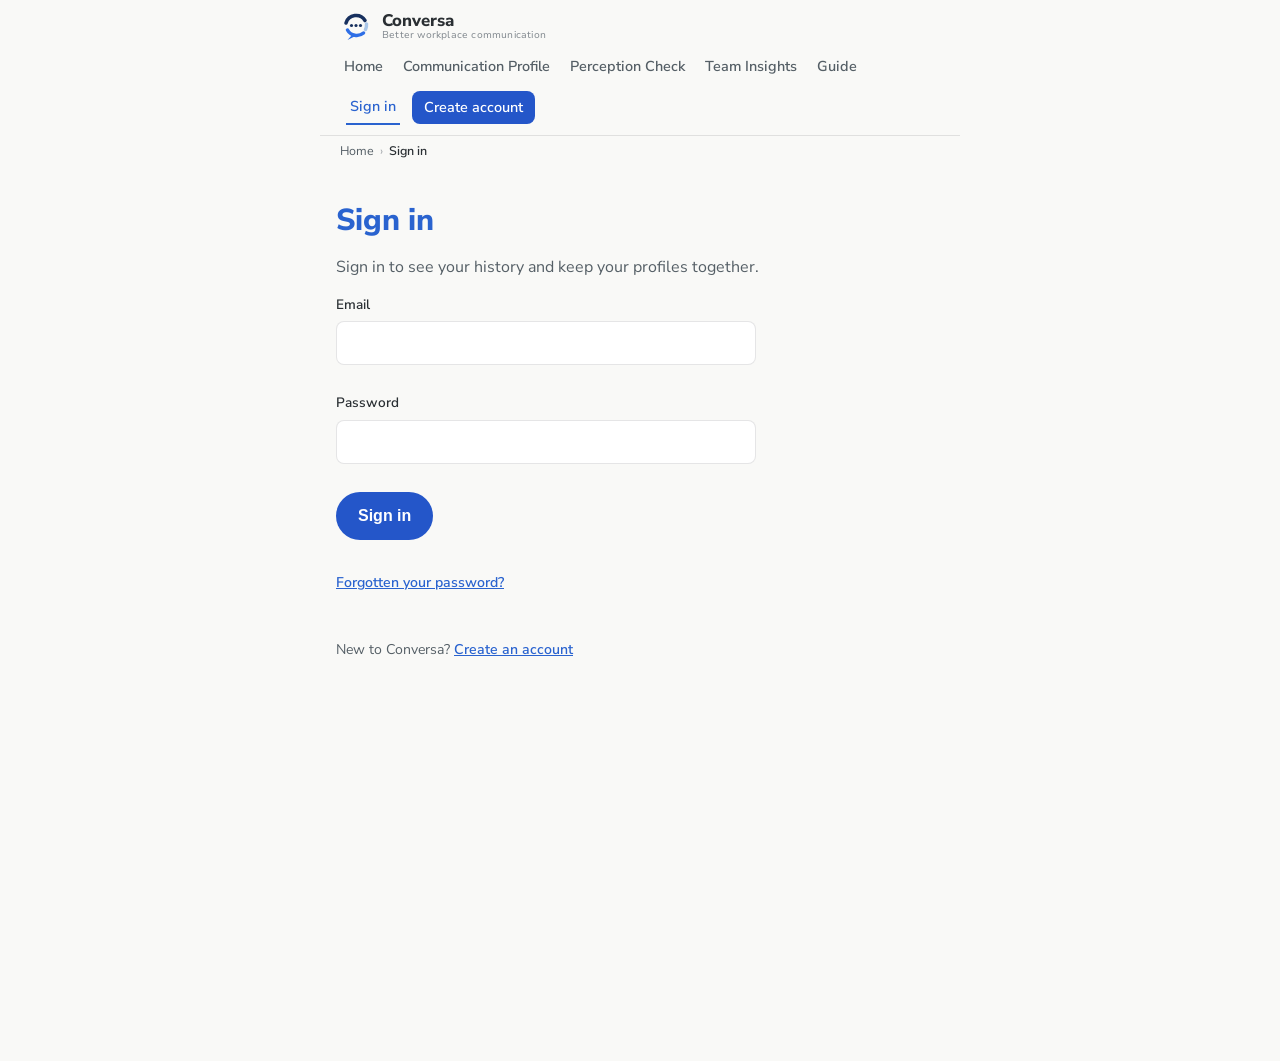
==== commit 8518cdc5: "UX: unified header (burger + breadcrumbs) across all pages; prefill signed-in reflection start - New" ====
--- a/account.html
+++ b/account.html
@@ -15,21 +15,7 @@
   <link rel="stylesheet" href="css/styles.css" />
 </head>
 <body>
-  <header class="mvs-brand-header">
-    <a href="index.html" class="mvs-brand-link" aria-label="Back to home">
-      <svg class="mvs-brand-mark" viewBox="0 0 64 64" xmlns="http://www.w3.org/2000/svg" role="img" aria-label="Conversa logo">
-        <path class="cv-arc cv-arc--navy" stroke-width="7" d="M12,26 A21,21 0 0 1 50,21" />
-        <path class="cv-arc cv-arc--light" stroke-width="7" d="M53,28 A21,21 0 0 1 51,39" />
-        <path class="cv-arc cv-arc--blue" stroke-width="7" d="M47,46 A21,21 0 0 1 15,40" />
-        <path class="cv-tail" d="M24,50 L15,60 L31,52 Z" />
-        <circle class="cv-dot" cx="23" cy="31" r="3.1" />
-        <circle class="cv-dot" cx="32" cy="31" r="3.1" />
-        <circle class="cv-dot" cx="41" cy="31" r="3.1" />
-      </svg>
-      <div class="mvs-brand-word"><strong>Conversa</strong><span>Better workplace communication</span></div>
-    </a>
-  </header>
-  <div id="mvs-nav-slot"></div>
+  <div id="mvs-header"></div>
   <main id="app" class="mvs-app" aria-live="polite"></main>
 
   <script src="js/content.js"></script>
--- a/css/styles.css
+++ b/css/styles.css
@@ -2046,3 +2046,100 @@
   top: auto;
   right: auto;
 }
+
+/* -------------------------------------------------------------------
+   Unified app header (nav.js) — one bar on every page.
+   ------------------------------------------------------------------- */
+#mvs-header { position: sticky; top: 0; z-index: 20; }
+.mvs-topbar {
+  display: flex;
+  align-items: center;
+  justify-content: space-between;
+  flex-wrap: wrap;
+  gap: 8px 16px;
+  max-width: var(--max-width);
+  margin: 0 auto;
+  padding: 10px 20px;
+  background: var(--surface-page);
+  border-bottom: 1px solid var(--border-hairline);
+}
+.mvs-topbar-brand {
+  display: inline-flex;
+  align-items: center;
+  gap: 10px;
+  text-decoration: none;
+  color: inherit;
+}
+.mvs-topbar-brand .mvs-brand-mark { width: 32px; height: 32px; flex: none; }
+.mvs-topbar-brand .mvs-brand-word { display: flex; flex-direction: column; line-height: 1.05; }
+.mvs-topbar-brand .mvs-brand-word strong { font-size: 1.05rem; font-weight: 800; color: var(--text-primary); }
+.mvs-topbar-brand .mvs-brand-word span { font-size: 0.62rem; color: var(--text-muted); letter-spacing: 0.02em; }
+
+.mvs-topbar-nav { display: flex; align-items: center; gap: 6px 14px; flex-wrap: wrap; }
+.mvs-nav-primary, .mvs-nav-account { display: flex; align-items: center; gap: 4px 12px; flex-wrap: wrap; }
+.mvs-nav-account { padding-left: 6px; }
+
+.mvs-burger {
+  display: none;
+  align-items: center;
+  justify-content: center;
+  background: none;
+  border: 1px solid var(--border-hairline);
+  border-radius: var(--radius-sm);
+  color: var(--text-primary);
+  padding: 5px;
+  cursor: pointer;
+}
+
+/* Breadcrumbs — deliberately quiet */
+.mvs-crumbs {
+  max-width: var(--max-width);
+  margin: 0 auto;
+  padding: 6px 20px 0;
+  font-size: 0.78rem;
+  color: var(--text-muted);
+  display: flex;
+  flex-wrap: wrap;
+  align-items: center;
+  gap: 6px;
+}
+.mvs-crumbs a { color: var(--text-secondary); text-decoration: none; }
+.mvs-crumbs a:hover { color: var(--accent-soft); text-decoration: underline; }
+.mvs-crumbs [aria-current="page"] { color: var(--text-primary); font-weight: 600; }
+.mvs-crumb-sep { color: var(--text-muted); opacity: 0.7; }
+
+/* Mobile: collapse the links into the burger menu */
+@media (max-width: 720px) {
+  .mvs-burger { display: inline-flex; }
+  .mvs-topbar-brand .mvs-brand-word span { display: none; }
+  .mvs-topbar-nav {
+    display: none;
+    flex-basis: 100%;
+    flex-direction: column;
+    align-items: stretch;
+    gap: 0;
+    padding: 6px 0 2px;
+  }
+  .mvs-topbar.is-open .mvs-topbar-nav { display: flex; }
+  .mvs-nav-primary, .mvs-nav-account {
+    flex-direction: column;
+    align-items: stretch;
+    width: 100%;
+    gap: 0;
+  }
+  .mvs-nav-account { padding-left: 0; border-top: 1px solid var(--border-hairline); margin-top: 4px; padding-top: 4px; }
+  .mvs-topbar-nav .mvs-nav-link {
+    padding: 11px 4px;
+    width: 100%;
+    border-bottom: 1px solid var(--border-hairline);
+  }
+  .mvs-topbar-nav .mvs-nav-link.is-active { border-bottom: 1px solid var(--accent-soft); }
+  .mvs-topbar-nav .mvs-nav-link--cta { text-align: left; border-bottom: none; margin-top: 6px; }
+}
+
+/* Info message (e.g. the "update your account name?" prompt) */
+.mvs-message--info {
+  background: var(--accent-light);
+  border: 1px solid var(--accent-soft);
+  color: var(--text-primary);
+}
